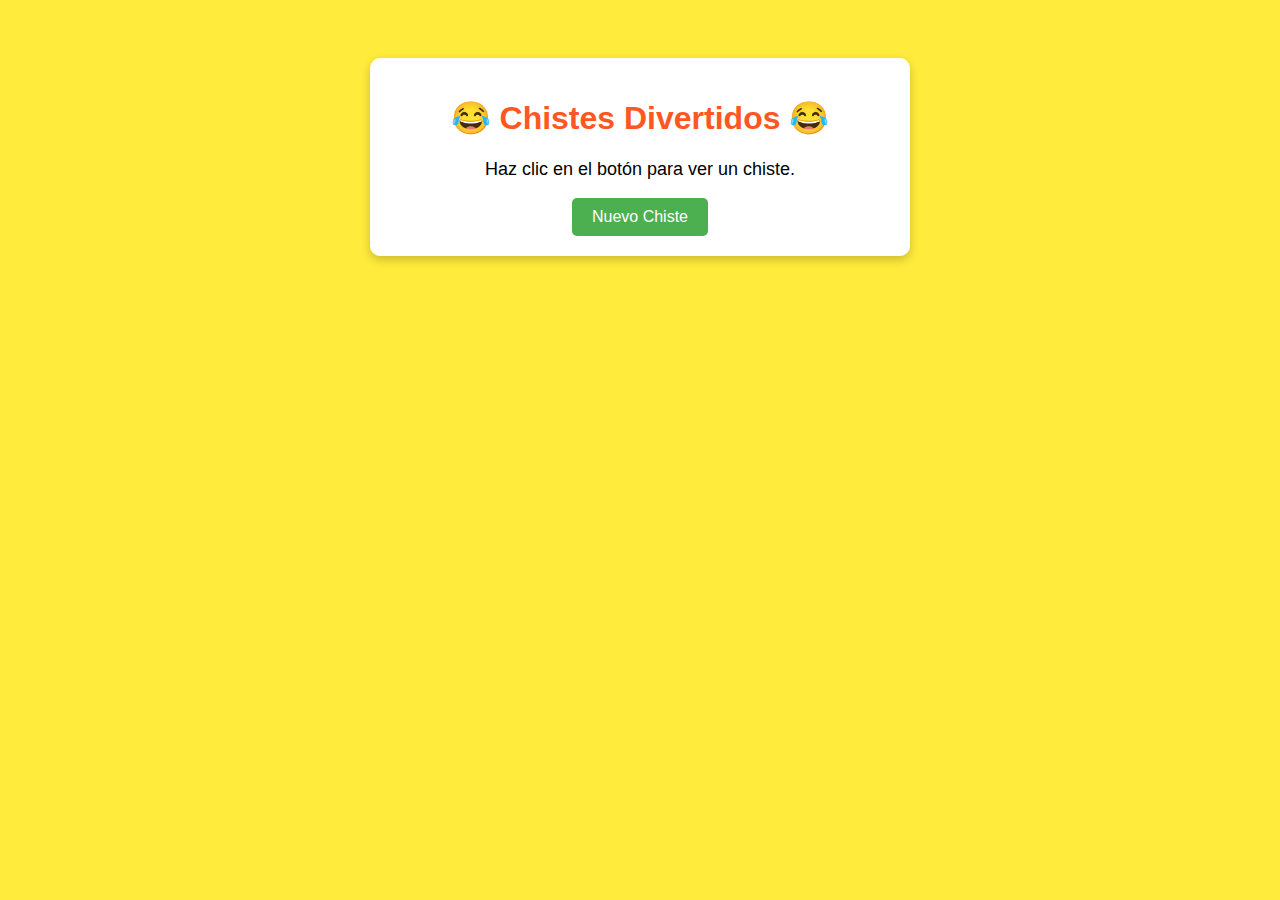
==== index.html @ 1f45db09 "Create index.html" ====
<!DOCTYPE html>
<html lang="es">
<head>
    <meta charset="UTF-8">
    <meta name="viewport" content="width=device-width, initial-scale=1.0">
    <title>Chistes Divertidos</title>
    <style>
        body {
            font-family: Arial, sans-serif;
            text-align: center;
            background-color: #ffeb3b;
            padding: 50px;
        }
        .container {
            max-width: 500px;
            margin: auto;
            background: white;
            padding: 20px;
            border-radius: 10px;
            box-shadow: 0px 4px 10px rgba(0, 0, 0, 0.2);
        }
        h1 {
            color: #ff5722;
        }
        p {
            font-size: 18px;
        }
        button {
            background-color: #4CAF50;
            color: white;
            padding: 10px 20px;
            border: none;
            border-radius: 5px;
            font-size: 16px;
            cursor: pointer;
        }
        button:hover {
            background-color: #45a049;
        }
    </style>
</head>
<body>
    <div class="container">
        <h1>😂 Chistes Divertidos 😂</h1>
        <p id="chiste">Haz clic en el botón para ver un chiste.</p>
        <button onclick="mostrarChiste()">Nuevo Chiste</button>
    </div>

    <script>
        const chistes = [
            "¿Qué hace una abeja en el gimnasio? ¡Zum-ba!",
            "¿Por qué los pájaros no usan Facebook? Porque ya tienen Twitter!",
            "¿Cuál es el animal más antiguo? La cebra, porque está en blanco y negro.",
            "¿Qué le dice un gusano a otro gusano? Voy a dar una vuelta a la manzana.",
            "Mamá, en el colegio me llaman Facebook. ¿Y tú qué les dices? ¡Me gusta!"
        ];
        
        function mostrarChiste() {
            const indice = Math.floor(Math.random() * chistes.length);
            document.getElementById('chiste').innerText = chistes[indice];
        }
    </script>
</body>
</html>
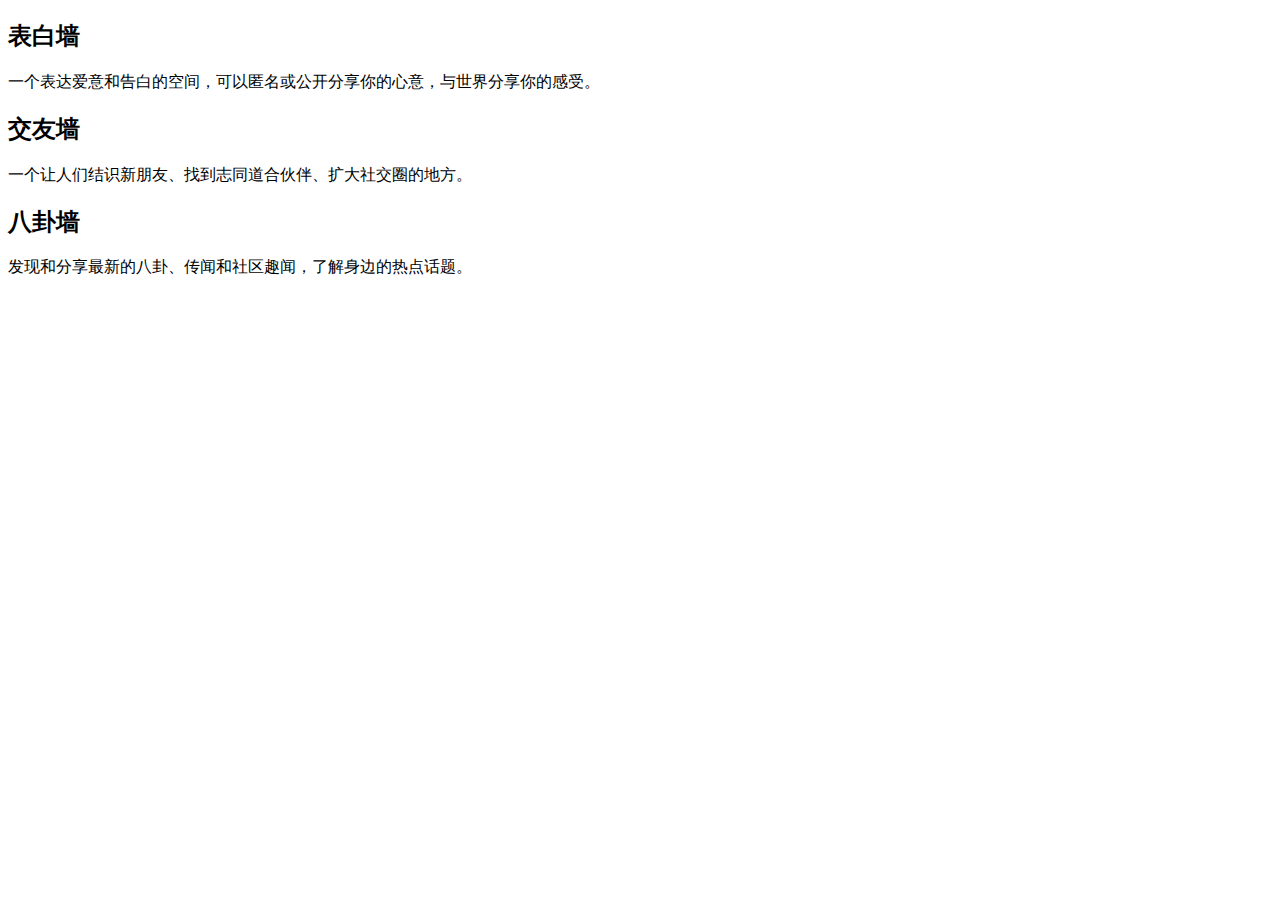
==== commit 0ac8acfb: "Update index.html" ====
--- a/index.html
+++ b/index.html
@@ -1,64 +1,28 @@
 <!DOCTYPE html>
 <html lang="es">
+
 <head>
     <meta charset="UTF-8">
     <meta name="viewport" content="width=device-width, initial-scale=1.0">
-    <title>Chistes Divertidos</title>
-    <style>
-        body {
-            font-family: Arial, sans-serif;
-            text-align: center;
-            background-color: #ffeb3b;
-            padding: 50px;
-        }
-        .container {
-            max-width: 500px;
-            margin: auto;
-            background: white;
-            padding: 20px;
-            border-radius: 10px;
-            box-shadow: 0px 4px 10px rgba(0, 0, 0, 0.2);
-        }
-        h1 {
-            color: #ff5722;
-        }
-        p {
-            font-size: 18px;
-        }
-        button {
-            background-color: #4CAF50;
-            color: white;
-            padding: 10px 20px;
-            border: none;
-            border-radius: 5px;
-            font-size: 16px;
-            cursor: pointer;
-        }
-        button:hover {
-            background-color: #45a049;
-        }
-    </style>
+    <title>匿名墙</title>
+    <link rel="stylesheet" href="styles.css">
 </head>
+
 <body>
     <div class="container">
-        <h1>😂 Chistes Divertidos 😂</h1>
-        <p id="chiste">Haz clic en el botón para ver un chiste.</p>
-        <button onclick="mostrarChiste()">Nuevo Chiste</button>
+        <div class="card" onclick="location.href='confession.html'">
+            <h2>表白墙</h2>
+            <p>一个表达爱意和告白的空间，可以匿名或公开分享你的心意，与世界分享你的感受。</p>
+        </div>
+        <div class="card" onclick="location.href='friends.html'">
+            <h2>交友墙</h2>
+            <p>一个让人们结识新朋友、找到志同道合伙伴、扩大社交圈的地方。</p>
+        </div>
+        <div class="card" onclick="location.href='gossip.html'">
+            <h2>八卦墙</h2>
+            <p>发现和分享最新的八卦、传闻和社区趣闻，了解身边的热点话题。</p>
+        </div>
     </div>
+</body>
 
-    <script>
-        const chistes = [
-            "¿Qué hace una abeja en el gimnasio? ¡Zum-ba!",
-            "¿Por qué los pájaros no usan Facebook? Porque ya tienen Twitter!",
-            "¿Cuál es el animal más antiguo? La cebra, porque está en blanco y negro.",
-            "¿Qué le dice un gusano a otro gusano? Voy a dar una vuelta a la manzana.",
-            "Mamá, en el colegio me llaman Facebook. ¿Y tú qué les dices? ¡Me gusta!"
-        ];
-        
-        function mostrarChiste() {
-            const indice = Math.floor(Math.random() * chistes.length);
-            document.getElementById('chiste').innerText = chistes[indice];
-        }
-    </script>
-</body>
 </html>
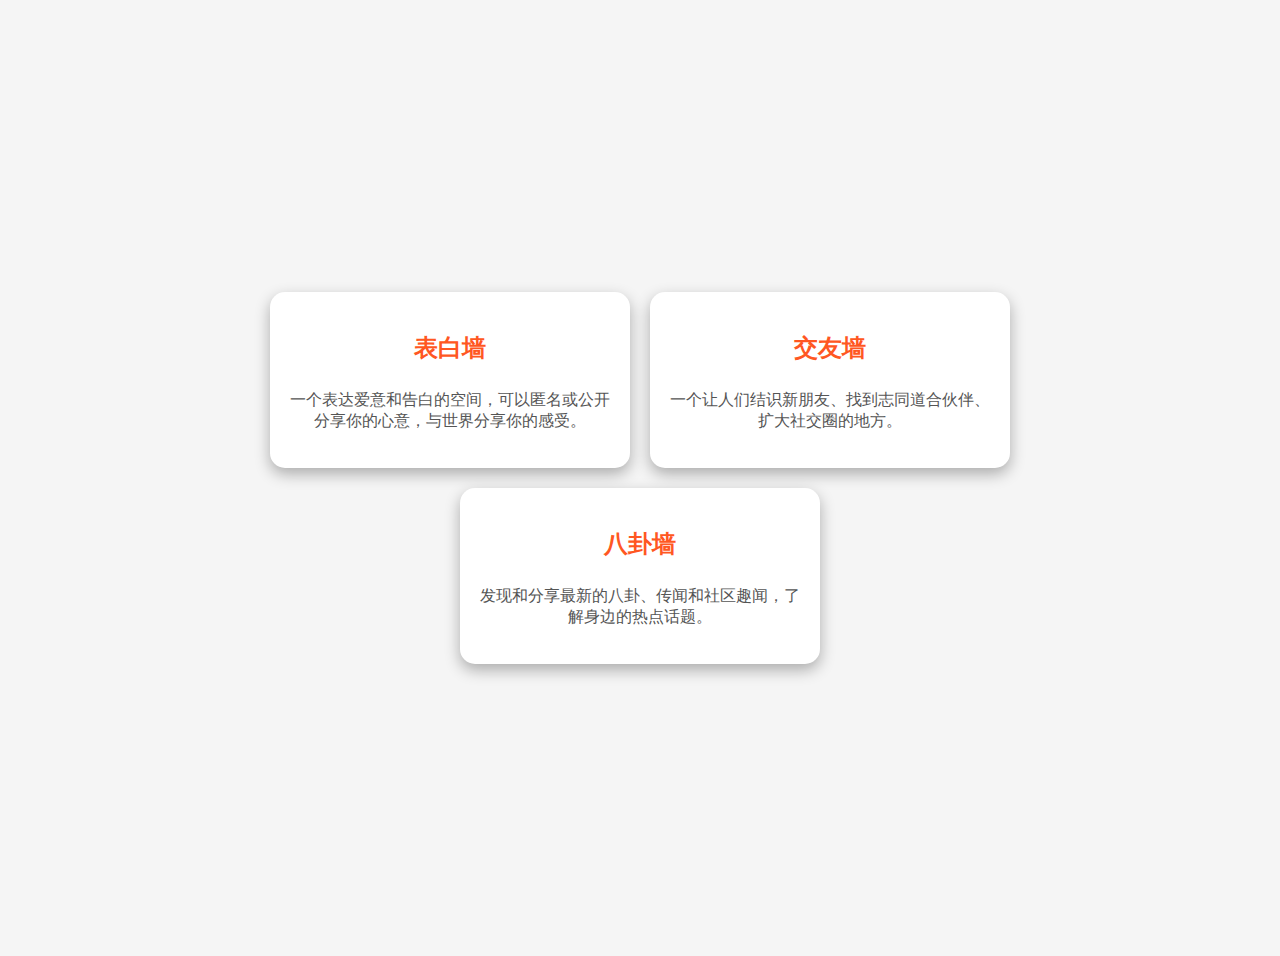
==== commit cf7fb115: "Add files via upload" ====
--- a/index.html
+++ b/index.html
@@ -1,28 +1,28 @@
-<!DOCTYPE html>
-<html lang="es">
-
-<head>
-    <meta charset="UTF-8">
-    <meta name="viewport" content="width=device-width, initial-scale=1.0">
-    <title>匿名墙</title>
-    <link rel="stylesheet" href="styles.css">
-</head>
-
-<body>
-    <div class="container">
-        <div class="card" onclick="location.href='confession.html'">
-            <h2>表白墙</h2>
-            <p>一个表达爱意和告白的空间，可以匿名或公开分享你的心意，与世界分享你的感受。</p>
-        </div>
-        <div class="card" onclick="location.href='friends.html'">
-            <h2>交友墙</h2>
-            <p>一个让人们结识新朋友、找到志同道合伙伴、扩大社交圈的地方。</p>
-        </div>
-        <div class="card" onclick="location.href='gossip.html'">
-            <h2>八卦墙</h2>
-            <p>发现和分享最新的八卦、传闻和社区趣闻，了解身边的热点话题。</p>
-        </div>
-    </div>
-</body>
-
-</html>
+<!DOCTYPE html>
+<html lang="es">
+
+<head>
+    <meta charset="UTF-8">
+    <meta name="viewport" content="width=device-width, initial-scale=1.0">
+    <title>匿名墙</title>
+    <link rel="stylesheet" href="styles.css">
+</head>
+
+<body>
+    <div class="container">
+        <div class="card" onclick="location.href='confession.html'">
+            <h2>表白墙</h2>
+            <p>一个表达爱意和告白的空间，可以匿名或公开分享你的心意，与世界分享你的感受。</p>
+        </div>
+        <div class="card" onclick="location.href='friends.html'">
+            <h2>交友墙</h2>
+            <p>一个让人们结识新朋友、找到志同道合伙伴、扩大社交圈的地方。</p>
+        </div>
+        <div class="card" onclick="location.href='gossip.html'">
+            <h2>八卦墙</h2>
+            <p>发现和分享最新的八卦、传闻和社区趣闻，了解身边的热点话题。</p>
+        </div>
+    </div>
+</body>
+
+</html>--- a/styles.css
+++ b/styles.css
@@ -0,0 +1,87 @@
+body {
+  font-family: Arial, sans-serif;
+  text-align: center;
+  background-color: #f5f5f5;
+  padding: 20px;
+  display: flex;
+  flex-direction: column;
+  align-items: center;
+  justify-content: center;
+  min-height: 100vh;
+}
+
+.container {
+  display: flex;
+  flex-wrap: wrap;
+  justify-content: center;
+  gap: 20px;
+  max-width: 900px;
+}
+
+.card {
+  background: white;
+  padding: 20px;
+  border-radius: 15px;
+  box-shadow: 0px 6px 15px rgba(0, 0, 0, 0.3);
+  width: 320px;
+  text-align: left;
+  transition: transform 0.3s, box-shadow 0.3s;
+  display: flex;
+  flex-direction: column;
+  align-items: center;
+  cursor: pointer;
+}
+
+.card:hover {
+  transform: scale(1.08);
+  box-shadow: 0px 8px 20px rgba(0, 0, 0, 0.4);
+}
+
+.card img {
+  max-width: 100%;
+  border-radius: 15px;
+  margin-bottom: 15px;
+}
+
+.card h2 {
+  color: #ff5722;
+  margin-bottom: 10px;
+}
+
+.card p {
+  font-size: 16px;
+  color: #555;
+  text-align: center;
+}
+
+/* Estilos para las páginas secundarias */
+.page-container {
+  max-width: 800px;
+  margin: auto;
+  padding: 20px;
+}
+
+.page-card {
+  background: white;
+  padding: 20px;
+  border-radius: 15px;
+  box-shadow: 0px 6px 15px rgba(0, 0, 0, 0.3);
+  margin-bottom: 20px;
+}
+
+.back {
+  text-decoration: none;
+  color: white;
+  padding: 10px 15px;
+  border-radius: 10px;
+}
+
+.back.confession {
+  background: #ff5722;
+}
+.back.friends {
+  background: #007acc;
+}
+.back.gossip {
+  background: #ffcc00;
+}
